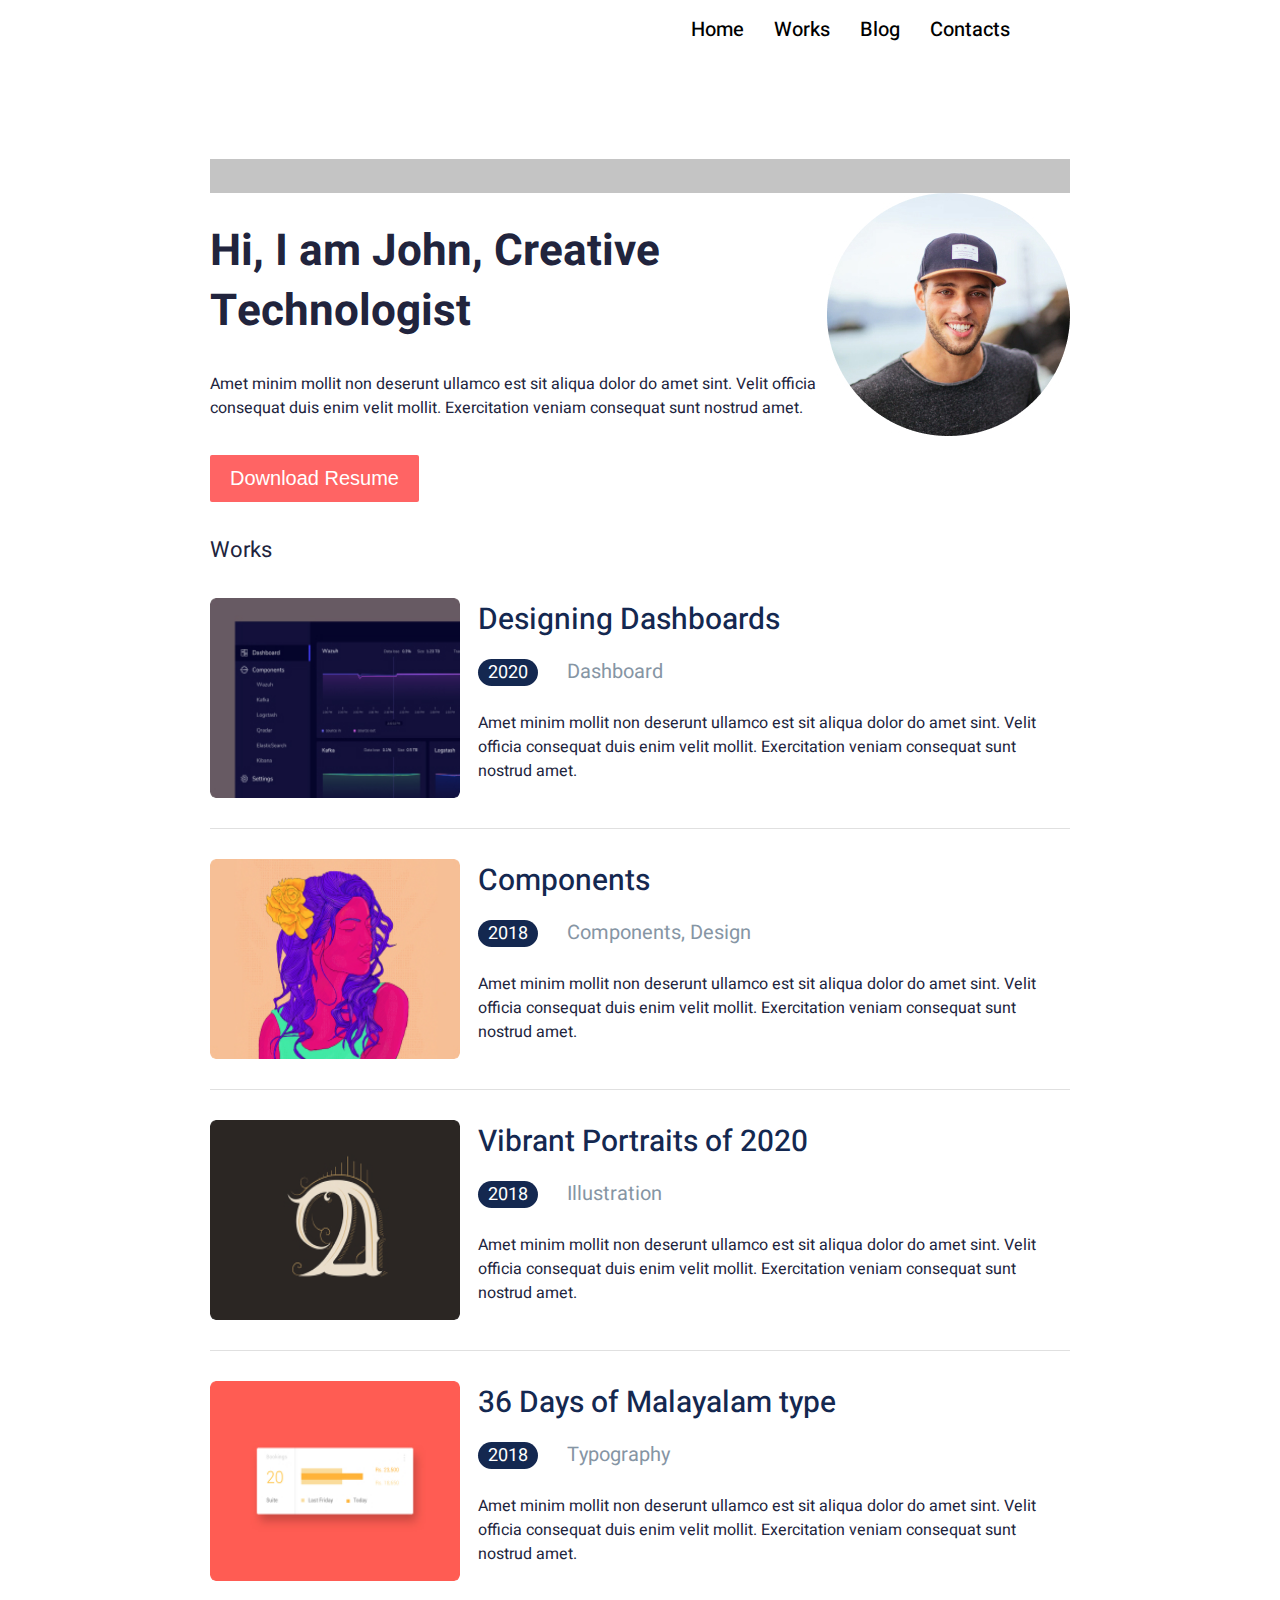
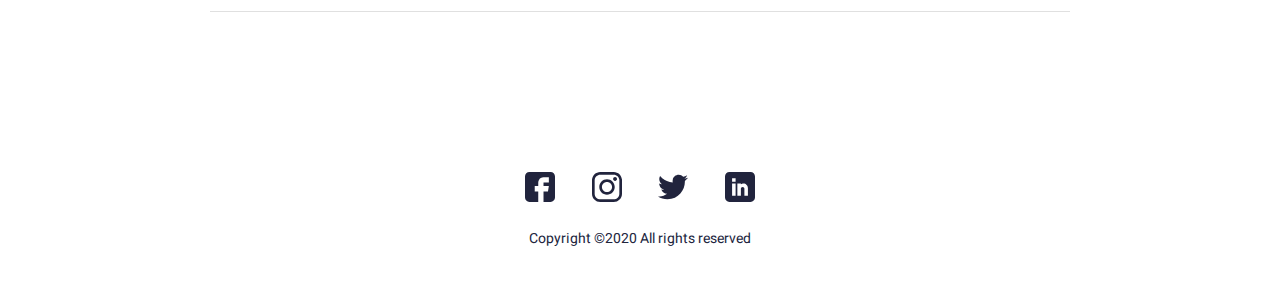
==== index.html @ ec77411a "Initial commit" ====
<!DOCTYPE html>
<html lang="en">
<head>
    <meta charset="UTF-8">
    <meta http-equiv="X-UA-Compatible" content="IE=edge">
    <meta name="viewport" content="width=device-width, initial-scale=1.0">
    <title>Document</title>
    <link rel="stylesheet" href="/style.css">
    <link rel="preconnect" href="https://fonts.googleapis.com">
    <link rel="preconnect" href="https://fonts.gstatic.com" crossorigin>
    <link href="https://fonts.googleapis.com/css2?family=Dancing+Script&family=Gloria+Hallelujah&family=Heebo:wght@400;700&family=Playfair+Display:wght@500;700&display=swap" rel="stylesheet">
</head>
<body>
    <header>
        <div class="container">
            <nav class="menu">
                <a href="index.html">Home</a>
                <a href="work.html">Works</a>
                <a href="blog.html">Blog</a>
                <a href="contacts.html">Contacts</a>
            </nav>
        </div>
        <div class="container about-user">
            <div>
                <h1>Hi, I am John,
                    Creative Technologist
                </h1>
                <p>
                    Amet minim mollit non deserunt ullamco est sit aliqua dolor do amet sint. Velit officia consequat duis enim velit mollit. Exercitation veniam consequat sunt nostrud amet.
                </p>
                <button class="btn">Download Resume</button>
            </div>
            <img src="images/Ellipse 1 (1).jpg" alt="photo">
        </div>
    </header>

    <section>
        <div class="container">
            <h2>Works</h2>
            <div class="featured-works">
                <div class="work">
                    <img src="images/Rectangle 30.jpg" alt="picture">
                    <div class="description">
                        <a href="article.html">
                            <h3>Designing Dashboards</h3>
                        </a>
                        <span class="bage">2020</span>
                        <span class="topic">Dashboard</span>
                        <p>Amet minim mollit non deserunt ullamco est sit aliqua dolor do amet sint. Velit officia consequat duis enim velit mollit. Exercitation veniam consequat sunt nostrud amet.</p>
                    </div>
                    <!-- DESCRIPITON -->
                </div>
                <!-- WORK -->

                <div class="work">
                    <img src="images/Rectangle 32.jpg" alt="picture">
                    <div class="description">
                        <a href="article.html">
                            <h3>Components</h3>
                        </a>
                        <span class="bage">2018</span> 
                        <span class="topic">Components, Design</span>
                        <p>Amet minim mollit non deserunt ullamco est sit aliqua dolor do amet sint. Velit officia consequat duis enim velit mollit. Exercitation veniam consequat sunt nostrud amet.</p>
                    </div>
                    <!-- DESCRIPITON -->
                </div>
                <!-- WORK -->

                <div class="work">
                    <img src="images/Rectangle 34.jpg" alt="picture">
                    <div class="description">
                        <a href="article.html"><h3>Vibrant Portraits of 2020</h3></a>
                        <span class="bage">2018</span>
                        <span class="topic">Illustration</span>
                        <p>Amet minim mollit non deserunt ullamco est sit aliqua dolor do amet sint. Velit officia consequat duis enim velit mollit. Exercitation veniam consequat sunt nostrud amet.</p>
                    </div>
                    <!-- DESCRIPITON -->
                </div>
                <!-- WORK -->

                <div class="work">
                    <img src="images/Rectangle 40 (1).jpg" alt="picture">
                    <div class="description">
                        <a href="article.html">
                            <h3>36 Days of Malayalam type</h3>
                        </a>
                        <span class="bage">2018</span>
                        <span class="topic">Typography</span>
                        <p>Amet minim mollit non deserunt ullamco est sit aliqua dolor do amet sint. Velit officia consequat duis enim velit mollit. Exercitation veniam consequat sunt nostrud amet.</p>
                    </div>
                    <!-- DESCRIPITON -->
                </div>
                <!-- WORK -->
            </div>
            <!-- FEATURED-WORKS -->
        </div>
        <!-- CONTAINER -->
    </section>
    
    <footer>
        <div class="socials">
            <a href="https://www.facebook.com/" class="icon fb"></a>
            <a href="https://www.instagram.com/" class="icon inst"></a>
            <a href="https://twitter.com/?lang=ru" class="icon tw"></a>
            <a href="https://ua.linkedin.com/" class="icon lnkdn"></a>
        </div>
        
        <p>Copyright ©2020 All rights reserved </p>
    </footer>

</body>
</html>
---- style.css ----
*{
    box-sizing: border-box;
}
body{
    margin: 0;
    font-family: 'Heebo', sans-serif;
    color: #21243D; 
}
.container{
    max-width: 860px;
    margin: 0 auto;
}
h1{
    font-weight: 700;
    font-size: 44px;
    line-height: 60px;
    font-style: normal;
}
h2{
    font-size: 22px;
    line-height: 60px;
    font-weight: normal;
}
h3{
    font-weight: 500;
    font-size: 30px;
    line-height: 44px;
    margin-bottom: 15px;
}
p{
    font-style: normal;
    font-weight: 400;
    font-size: 16px;
    line-height: 24px;
    margin: 0;
}
.menu{
    display: flex;
    justify-content: flex-end;
    max-width: 1150px;
    margin: 0 auto;
    padding: 0 45px;
    margin-bottom: 100px;
}
.menu a{
    padding: 15px;
    font-size: 20px;
    font-weight: 500;
    line-height: 29px;
    text-decoration: none;
    color: black;
}
a:hover{
    color: #FF6464;
    transition: all ease-in-out 200ms;
}
.work a{
    text-decoration: none;
    color: #142850;
}
.work a:hover{
    color: #FF6464;
}
.about-user{
    display: flex;
    justify-content: space-between;
    border-top: 34px solid #C4C4C4;;
}
.about-user div{
    width: auto;
}
.about-user img{
    width: 243px;
    height: 243px;
}
.btn{
    background: #FF6464;
    border-radius: 2px;
    border: none;
    color: white;
    font-size: 20px;
    padding: 12px 20px;
    margin-top: 35px;
}
 /* FEATURED-WORKS */
.featured-works{

}
.work{
    display: flex;
    padding-bottom: 30px;
    margin-bottom: 30px;
    border-bottom: 1px solid #E0E0E0;
}
.work img{
    border-radius: 6px;
    width: 250px;
    height: 200px;
    margin-right: 18px;
}
.work h3{
    margin-top: 0;
}
.bage{
    background: #142850;
    color: white;
    font-size: 18px;
    border-radius: 16px;
    padding: 0px 10px;
}
.work p{
    margin-top: 25px;
}

/*  BLOG  PAGE  */
.topic{
    color: #8695A4;
    font-weight: 400;
    font-size: 20px;
    line-height: 29px;
    padding-left: 25px;

}
.data{
    font-style: normal;
    font-weight: 400;
    font-size: 20px;
    line-height: 29px;
    border-right: 1px solid black;
    padding-right: 25px;
}

.post{
    border-bottom: 1px solid #E0E0E0;
    padding-bottom: 30px;
}

.post p{
    margin-top: 15px;
}

/* ARTICLE PaGE */
.article-page .container{
    max-width: 680px;
}
.article-page h1{
    font-size: 34px;
    max-width: 500px;
}
.article-page h2{
    font-size: 30px;
    font-weight: 700;
}
.article-page h3{
    font-size: 24px;
    font-weight: 700;
}
.article-page img{
    width: 100%;
    margin-bottom: 27px;
}
.article-badge{
    background-color: #FF7C7C;
    color: white;
    border-radius: 16px;
    font-size: 18px;
    font-weight: 700;
    padding: 0 10px;
    margin-right: 17px;
    margin-bottom: 25px;
    display: inline-block;
}
.article-topic{
    font-size: 20px;
}

/* FOOTER */

footer{
    text-align: center;
    padding: 30px 0;
}
footer p{
    font-size: 14px;
}
.socials{
    max-width: 230px;
    display: flex;
    justify-content: space-between;
    margin: 0 auto;
    margin-bottom: 25px;
    margin-top: 100px;
}
.socials a{
    width: 30px;
    height: 30px;
}
.icon{
    background-size: 100% 100%;
    background-repeat: no-repeat;
}
.lnkdn{
    background-image: url('images/Linkedin\ \(1\).svg');
}
.inst{
    background-image: url('images/insta\ \(1\).svg');
}
.fb{
    background-image: url('images/fb\ \(2\).svg');
}
.tw{
    background-image: url('images/Vector\ \(2\).svg');
}
/**/

@media(max-width: 768px){
     /* WORK PAGE */
    .menu a{
        font-size: 14px;
    }
    .about-user{
        flex-direction: column;
        align-items: center;
        border: none;
    }
    .about-user div{
        order: 1;
        text-align: center;
    }
    .about-user img{
        width: 180px;
        height: 180px;
        margin-bottom: 50px;
        box-shadow: -3px 5px 0 #EDF7FA;
        border-radius: 50%;
    }
    h1{
        font-size: 32px;
        line-height: 40px;
    }
    p{
        font-size: 16px;
        line-height: 24px;
    }
    /* BLOG PAGE */
    h3{
        font-size: 26px;
    }
    .date{
        font-size: 16px;
        padding-right: 15px;

    }
    .topic{
        font-size: 16px;
        padding-left: 15px;
    }
    .container{
        padding: 0 18px;
    }
    
    /* featured- works*/
    .featured-works{
        display: flex;
        flex-direction: column;
        align-items: center;
    }
    h2{
        text-align: center;
    }   
    .work{
        flex-direction: column;
        width: 345px;
    }
    .work img{
       width: 100%;
       margin-bottom: 10px;
    }
    .works-page h3{
        font-size: 24px;
    }

    /* ARTICLE-PAGE */
    .article-page h1{
       font-size: 30px;
    }
    .article-page h2{
        font-size: 26px;
        text-align: left;
    }
    .article-page h3{
       font-size: 20px;
    }
    .article-topic{
        font-size: 18px;
    }
}
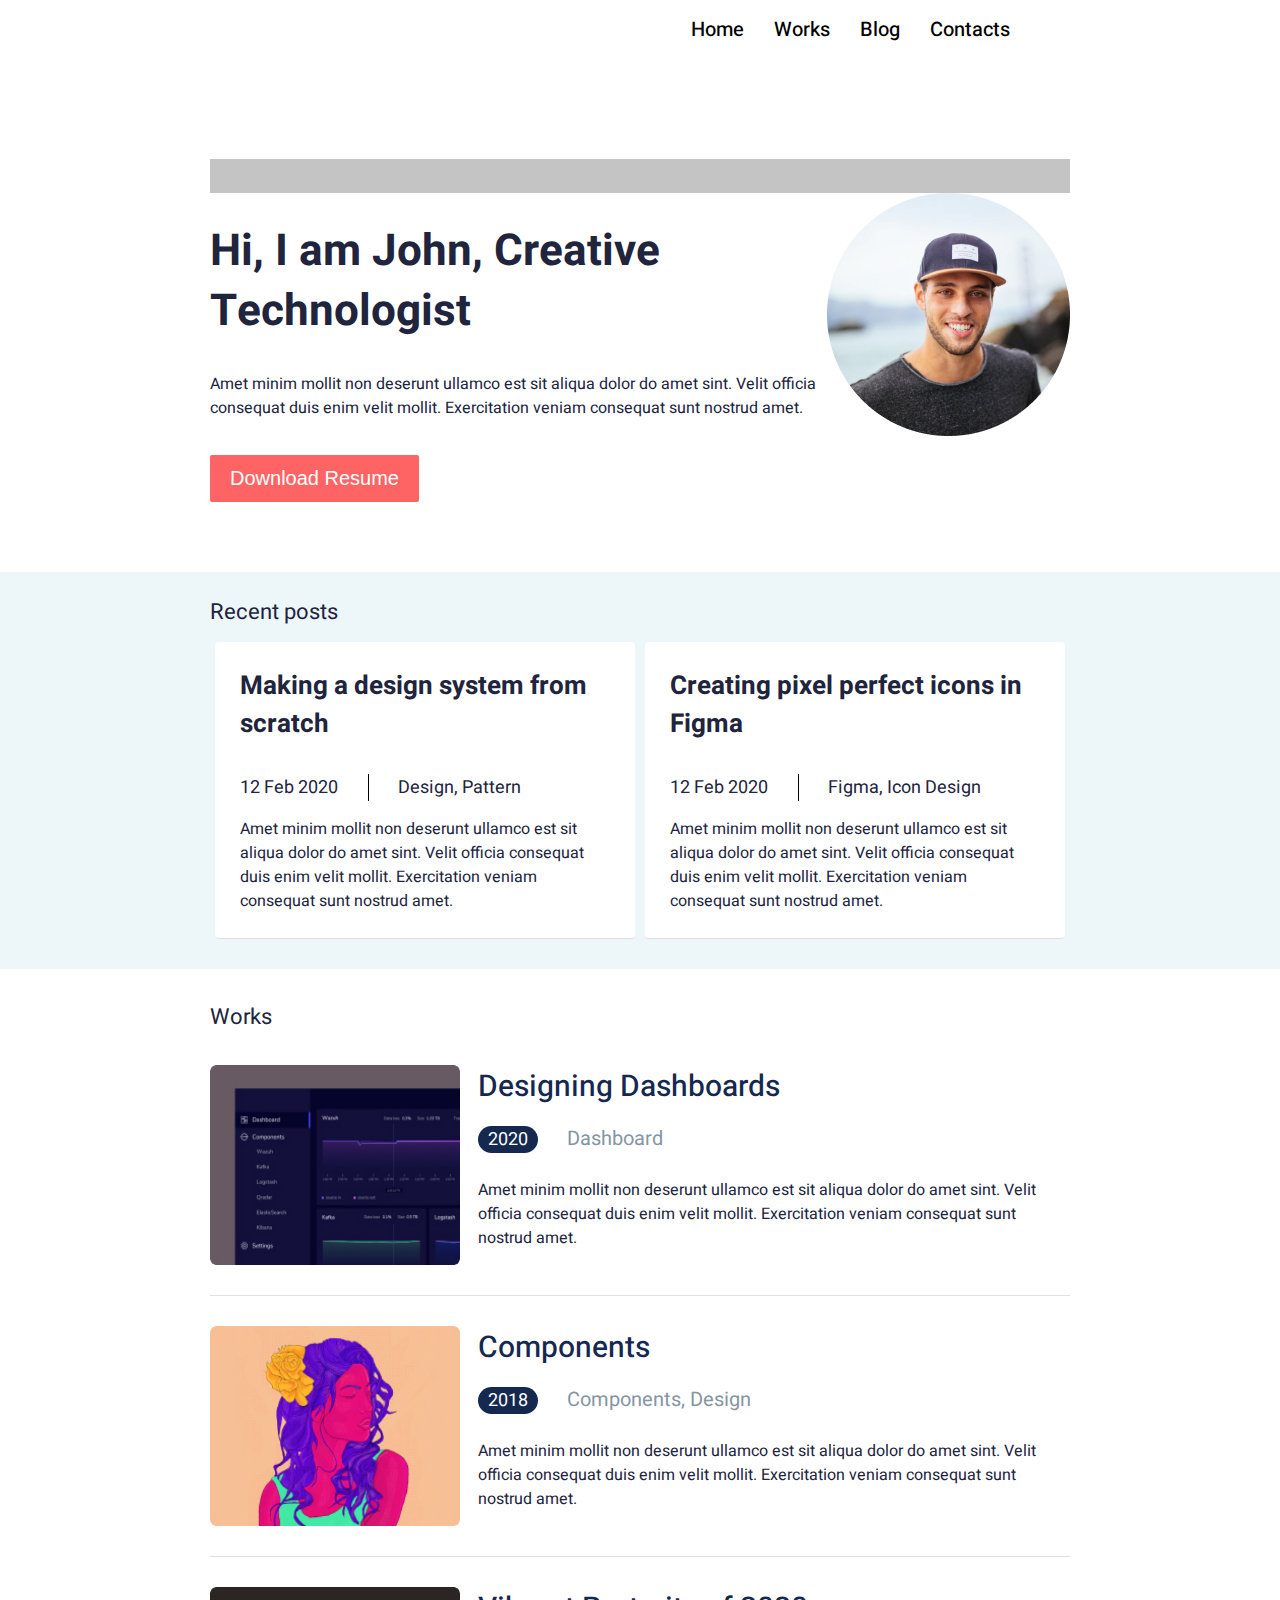
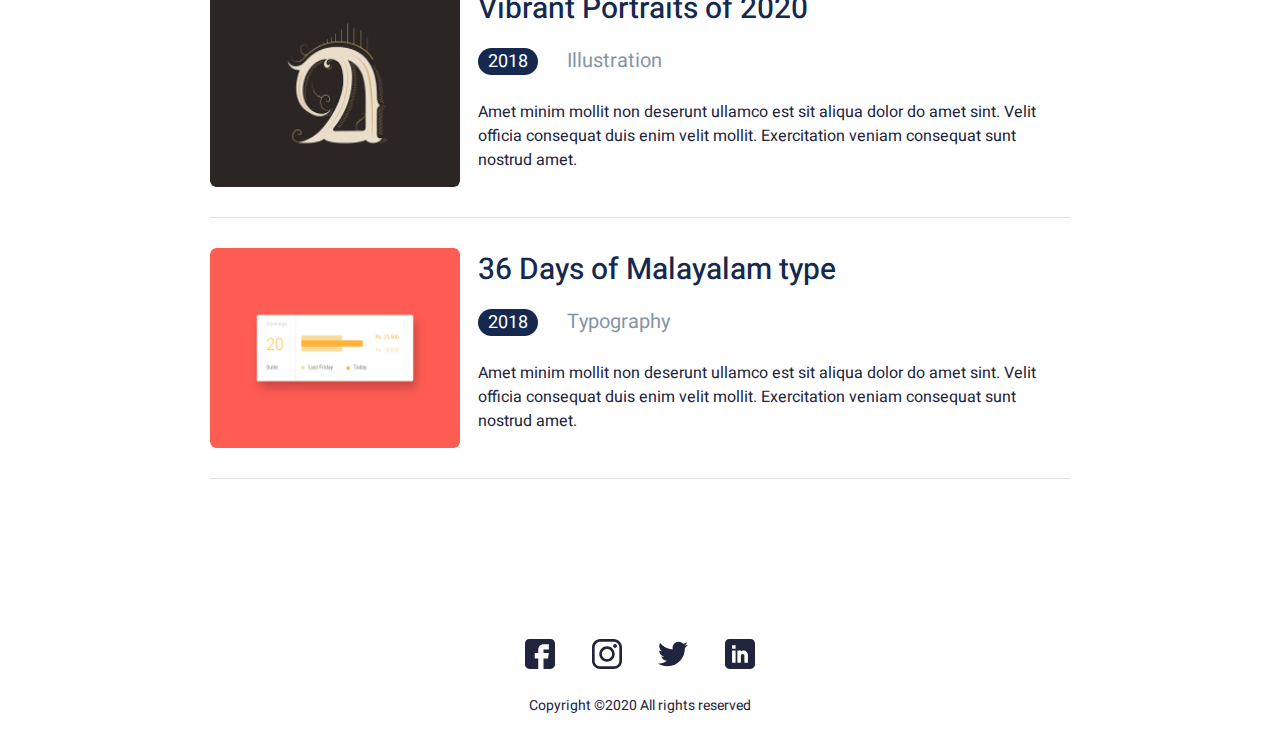
==== commit a3457d61: "Add posts section" ====
--- a/index.html
+++ b/index.html
@@ -34,6 +34,27 @@
         </div>
     </header>
 
+    <section class="section-posts">
+        <div class="container">
+            <h2>Recent posts</h2>
+            <div class="blocks-posts">
+                <div class="post">
+                    <h4>Making a design system from scratch</h4>
+                    <span class="data">12 Feb 2020</span>
+                    <span class="topic">Design, Pattern</span>
+                    <p>Amet minim mollit non deserunt ullamco est sit aliqua dolor do amet sint. Velit officia consequat duis enim velit mollit. Exercitation veniam consequat sunt nostrud amet.</p>
+                </div>
+                <!-- post -->
+                <div class="post">
+                    <h4>Creating pixel perfect icons in Figma</h4>
+                    <span class="data">12 Feb 2020</span>
+                    <span class="topic">Figma, Icon Design</span>
+                    <p>Amet minim mollit non deserunt ullamco est sit aliqua dolor do amet sint. Velit officia consequat duis enim velit mollit. Exercitation veniam consequat sunt nostrud amet.</p>
+                </div>
+            </div>
+        </div>
+
+    </section>
     <section>
         <div class="container">
             <h2>Works</h2>
@@ -99,10 +120,10 @@
     
     <footer>
         <div class="socials">
-            <a href="https://www.facebook.com/" class="icon fb"></a>
-            <a href="https://www.instagram.com/" class="icon inst"></a>
-            <a href="https://twitter.com/?lang=ru" class="icon tw"></a>
-            <a href="https://ua.linkedin.com/" class="icon lnkdn"></a>
+            <a href="https://www.facebook.com/" target="_blank" class="icon fb"></a>
+            <a href="https://www.instagram.com/" target="_blank" class="icon inst"></a>
+            <a href="https://twitter.com/?lang=ru" target="_blank" class="icon tw"></a>
+            <a href="https://ua.linkedin.com/" target="_blank" class="icon lnkdn"></a>
         </div>
         
         <p>Copyright ©2020 All rights reserved </p>
--- a/style.css
+++ b/style.css
@@ -5,6 +5,9 @@
     margin: 0;
     font-family: 'Heebo', sans-serif;
     color: #21243D; 
+}
+header{
+    padding-bottom: 70px;
 }
 .container{
     max-width: 860px;
@@ -26,6 +29,12 @@
     font-size: 30px;
     line-height: 44px;
     margin-bottom: 15px;
+}
+h4{
+    margin: 0;
+    font-size: 26px;
+    line-height: 38px;
+    margin-bottom: 30px;
 }
 p{
     font-style: normal;
@@ -81,6 +90,33 @@
     font-size: 20px;
     padding: 12px 20px;
     margin-top: 35px;
+}
+
+/* SECTION POSTS*/ 
+.blocks-posts{
+    display: flex;
+    justify-content: space-around;
+    flex-wrap: wrap;
+}
+.section-posts{
+    background: #EDF7FA;
+    padding-bottom: 15px;
+    padding-top: 10px;
+}
+.section-posts h2{
+    margin: 0;
+}
+.blocks-posts .post{
+    max-width: 420px;
+    border-radius: 4px;
+    background-color: white;
+    padding: 25px;
+    margin-bottom: 15px;
+}
+.blocks-posts span{
+    font-size: 18px;
+    color: #21243D;
+    padding-right: 30px;
 }
  /* FEATURED-WORKS */
 .featured-works{
@@ -215,6 +251,9 @@
 
 @media(max-width: 768px){
      /* WORK PAGE */
+    header{
+        padding-bottom: 60px;
+    }
     .menu a{
         font-size: 14px;
     }
@@ -294,4 +333,13 @@
     .article-topic{
         font-size: 18px;
     }
+
+    /* SECTION-POSTS*/
+    .blocks-posts span{
+        font-size: 16px; 
+    }
+    h4{
+        font-size: 22px;
+    }
+
 }